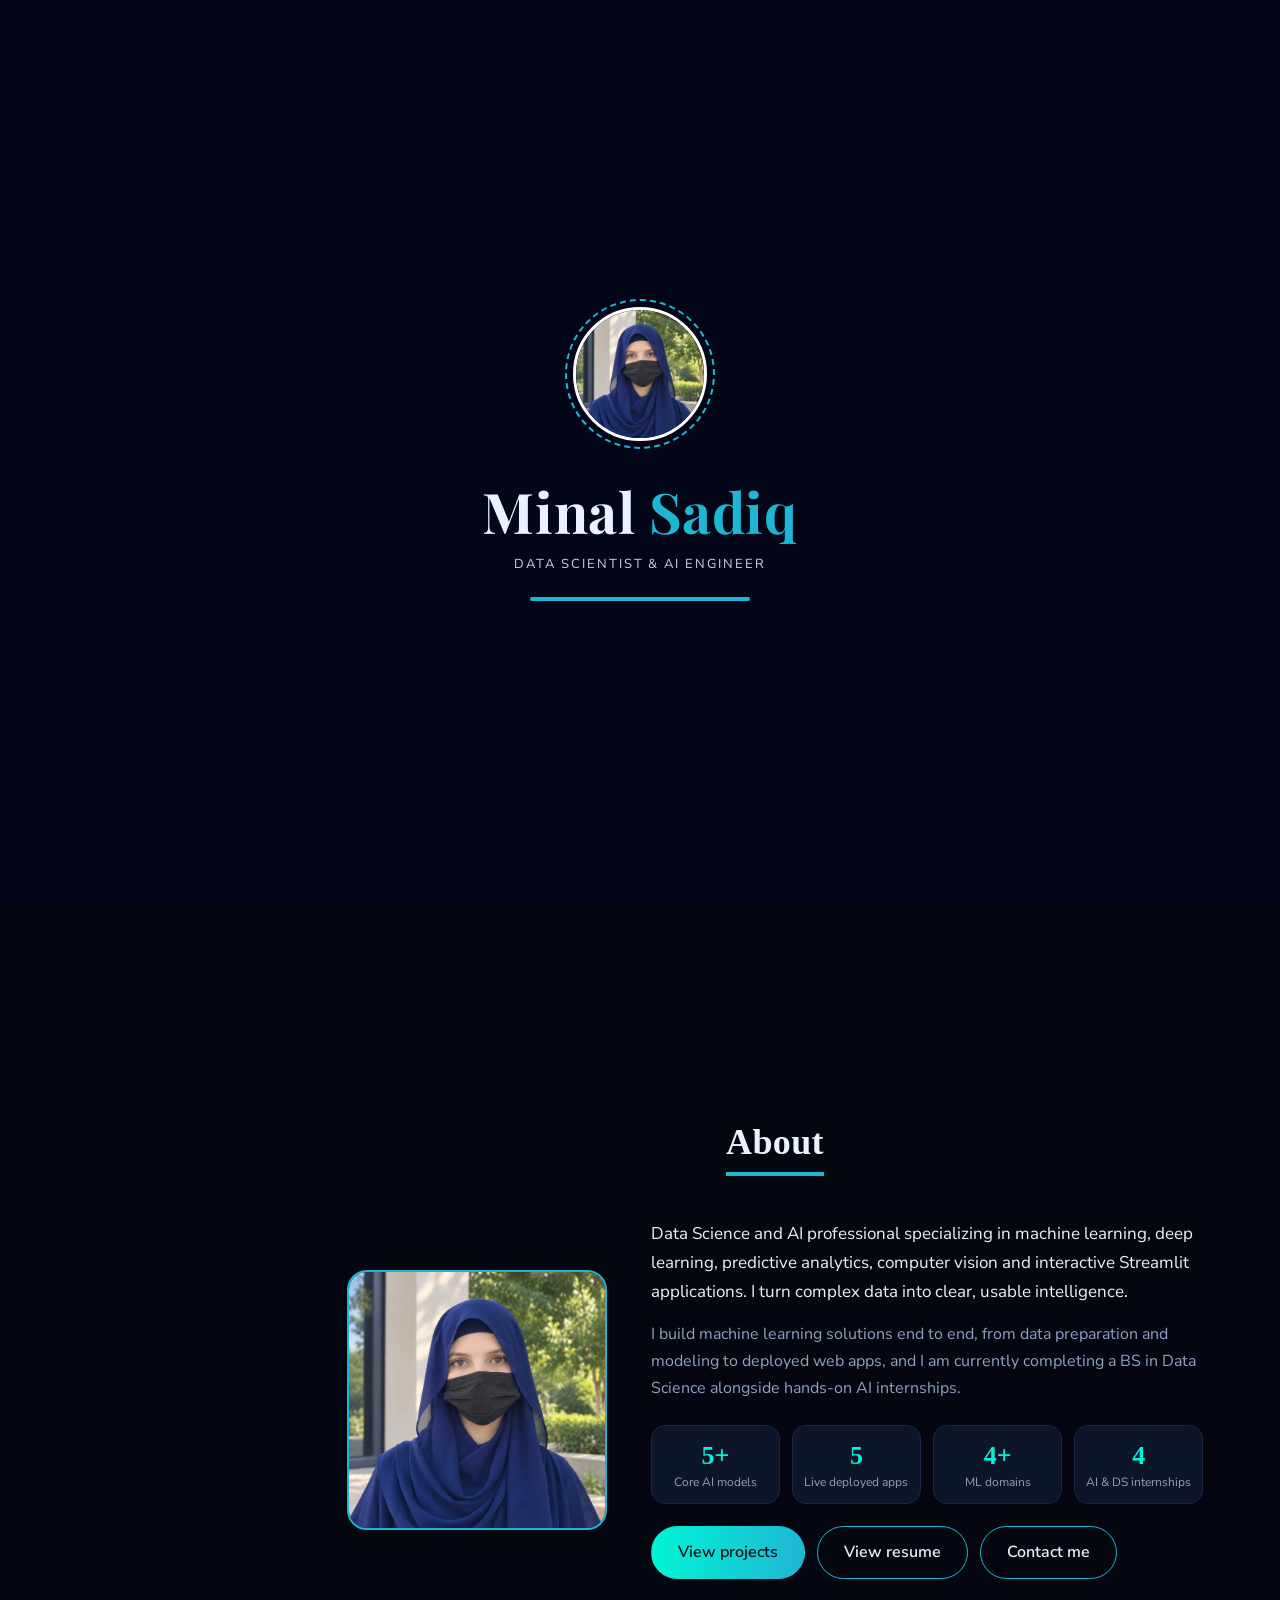
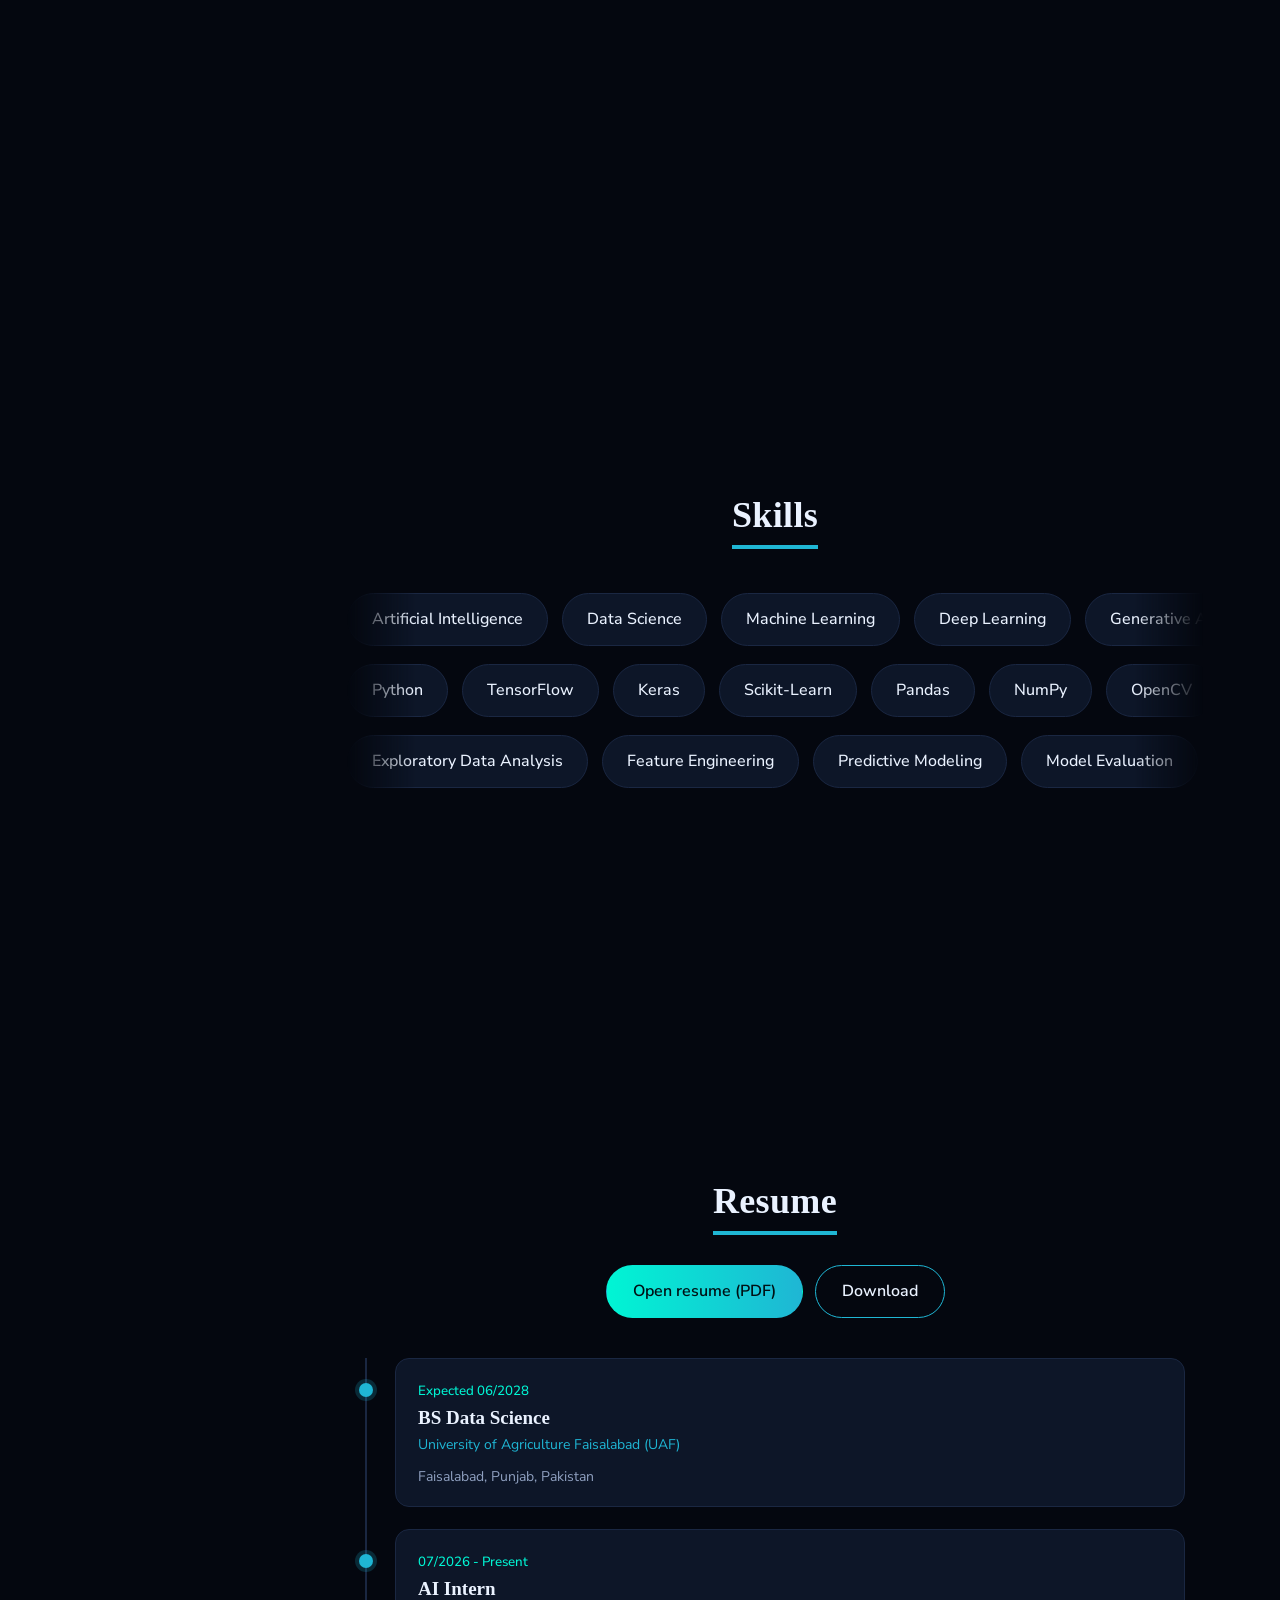
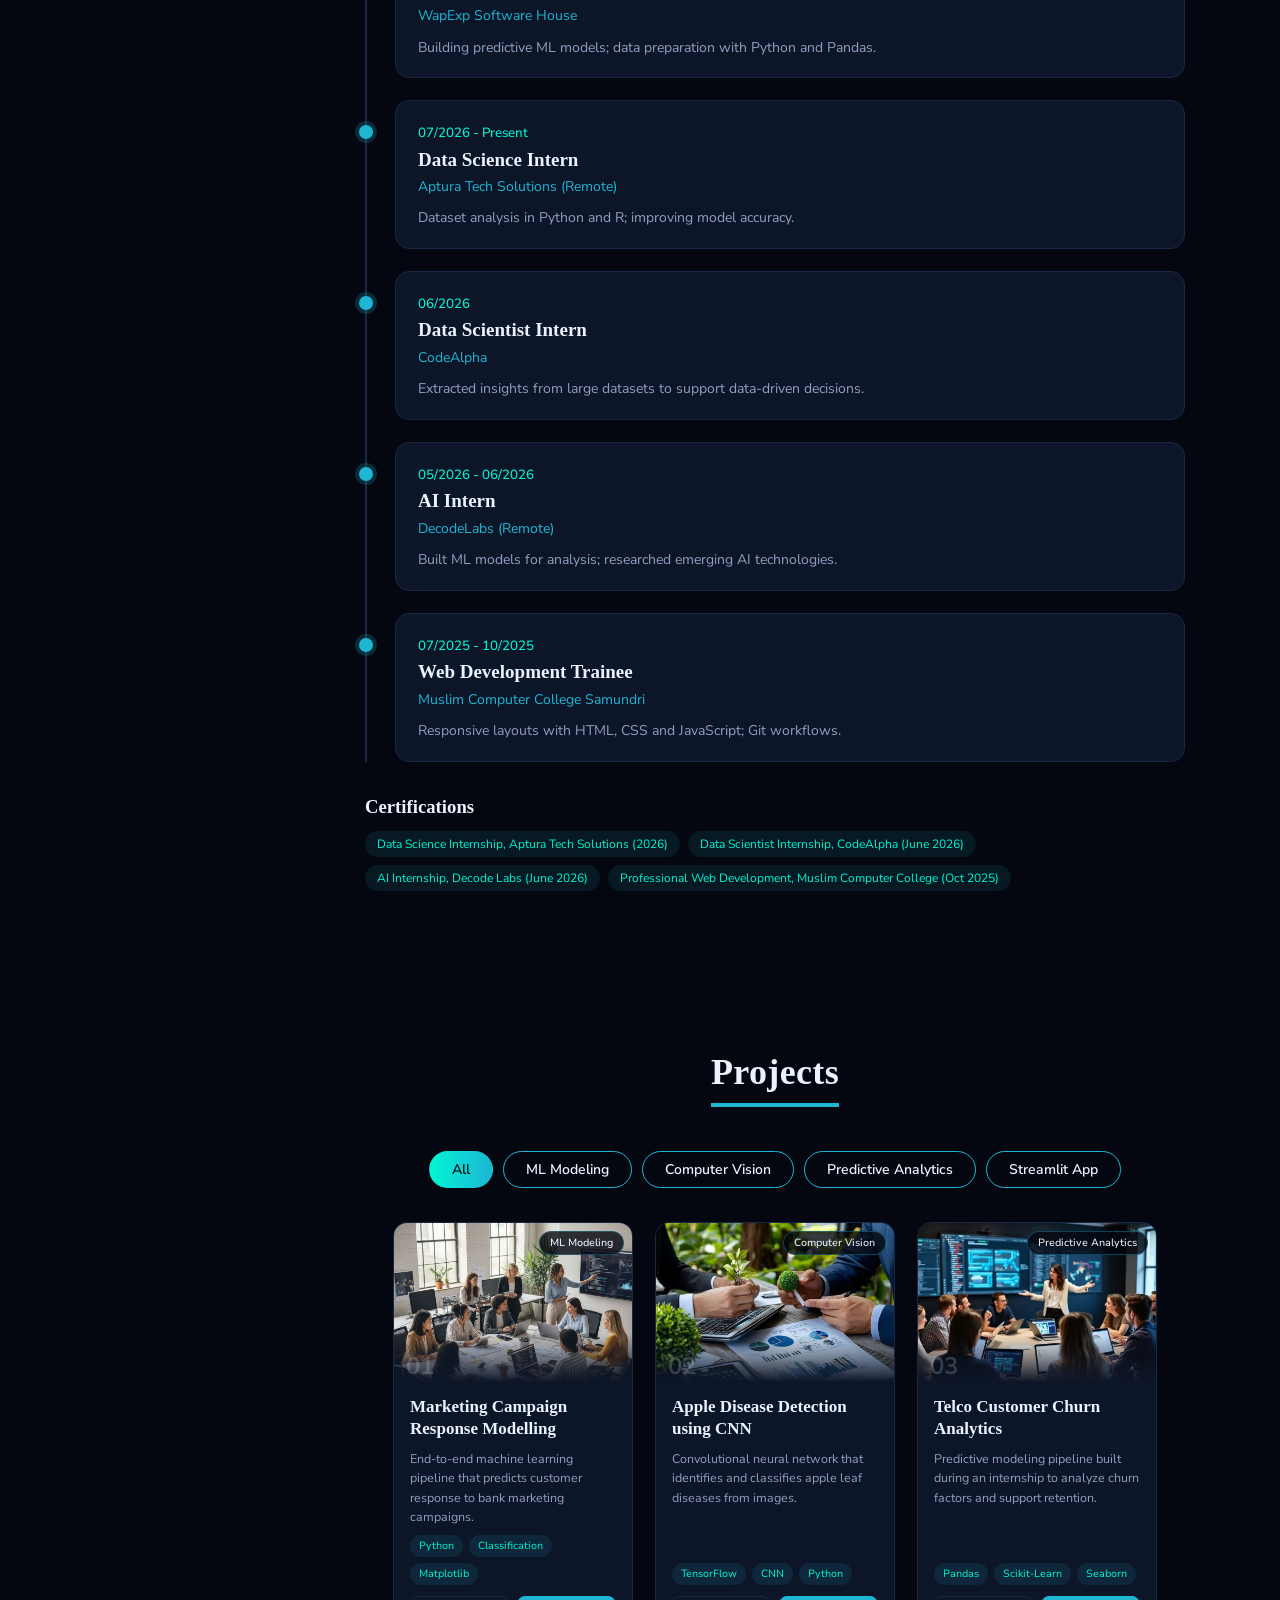
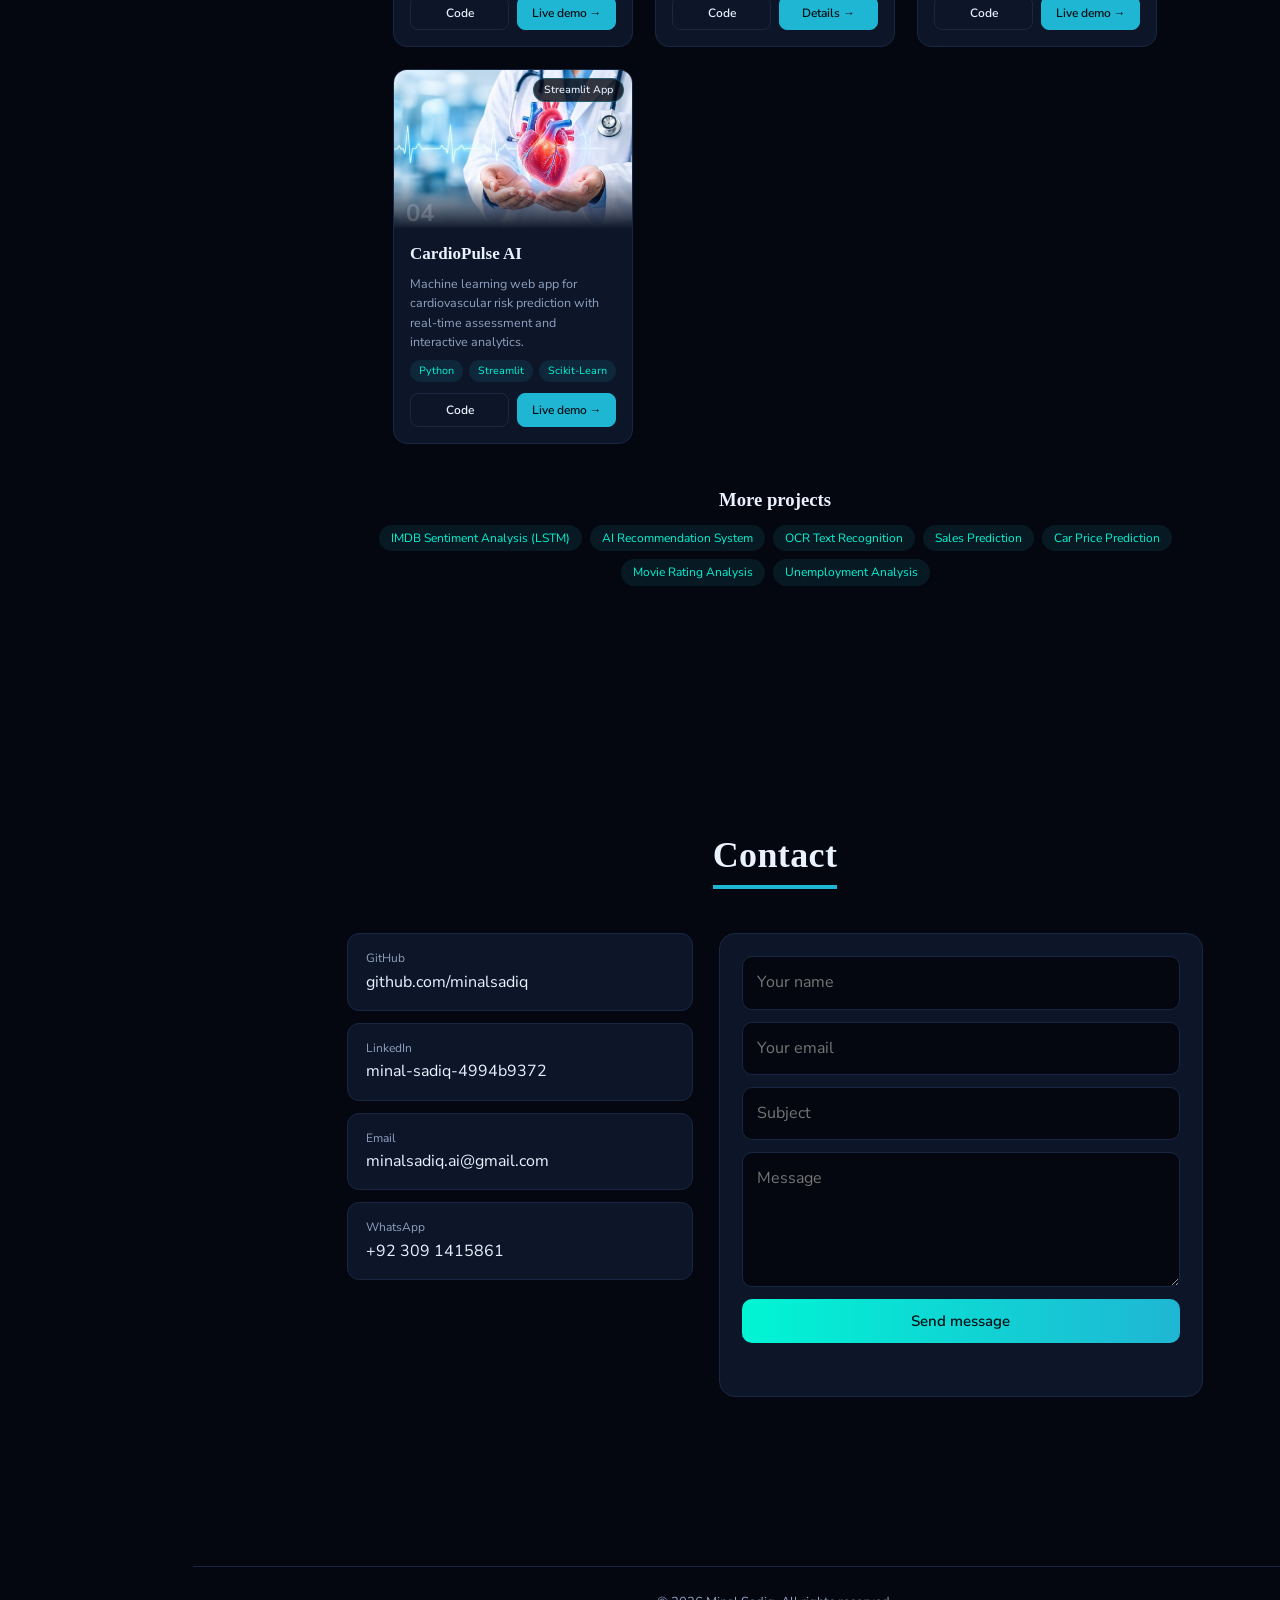
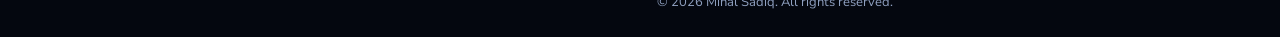
==== frontend/index.html @ 341294b9 "Correct spelling of 'Minal' to 'Minaal' in title" ====
<!DOCTYPE html>
<html lang="en">
<head>
  <meta charset="UTF-8">
  <meta name="viewport" content="width=device-width, initial-scale=1, viewport-fit=cover">
  <title>Minaal Sadiq | Data Scientist &amp; AI Engineer</title>
  <meta name="description" content="Portfolio of Minal Sadiq, Data Scientist and AI Engineer: machine learning, deep learning, computer vision and Streamlit apps.">
  <meta name="theme-color" content="#04070f">
  <meta property="og:title" content="Minal Sadiq | Data Scientist & AI Engineer">
  <meta property="og:description" content="Machine learning, deep learning and AI projects by Minal Sadiq.">

  <link rel="icon" href="favicon.ico" sizes="any">
  <link rel="icon" type="image/png" sizes="32x32" href="assets/icons/favicon-32.png">
  <link rel="icon" type="image/png" sizes="192x192" href="assets/icons/favicon-192.png">
  <link rel="apple-touch-icon" href="assets/icons/apple-touch-icon.png">

  <link rel="preconnect" href="https://fonts.googleapis.com">
  <link rel="preconnect" href="https://fonts.gstatic.com" crossorigin>
  <link href="https://fonts.googleapis.com/css2?family=Dancing+Script:wght@500;600&family=Nunito+Sans:wght@400;600;700&family=Playfair+Display:wght@600;700&display=swap" rel="stylesheet">
  <link rel="stylesheet" href="css/style.css">
  <script src="js/effects.js"></script>
</head>
<body>
  <canvas id="fx" aria-hidden="true"></canvas>
  <div id="bar"></div>

  <div id="intro" role="presentation">
    <div class="ring"><img src="assets/images/minal.jpg" alt=""></div>
    <h1><span data-k="first"></span> <span class="ac" data-k="last"></span></h1>
    <p data-k="role"></p>
    <div class="load"><i></i></div>
  </div>

  <div id="top"><span data-k="name"></span><button id="mb" aria-label="Open menu">☰</button></div>

  <aside id="sb">
    <img class="av" src="assets/images/minal.jpg" alt="Minal Sadiq">
    <h3 data-k="name"></h3>
    <small data-k="role"></small>
    <nav>
      <a href="#home">Home</a><a href="#about">About</a><a href="#skills">Skills</a>
      <a href="#resume">Resume</a><a href="#projects">Projects</a><a href="#contact">Contact</a>
    </nav>
    <div class="soc">
      <a data-l="github" target="_blank" rel="noopener">GitHub</a>
      <a data-l="linkedin" target="_blank" rel="noopener">LinkedIn</a>
      <a data-l="mail">Email</a>
    </div>
  </aside>

  <main>
    <section id="home" class="hero">
      <h1 class="name">Minal Sadiq</h1>
      <span class="name-line" aria-hidden="true"><i></i></span>
      <div class="type" id="ty" aria-live="off"></div>
      <a class="down" href="#about" aria-label="Scroll to About"><span></span></a>
    </section>

    <section id="about">
      <h2 class="title rv">About</h2>
      <div class="about">
        <div class="shot rv"><img src="assets/images/minal.jpg" alt="Portrait of Minal Sadiq"></div>
        <div class="rv">
          <p class="lead" data-k="intro"></p>
          <p class="muted" data-k="about"></p>
          <div class="stats" id="st"></div>
          <div class="btns">
            <a class="btn p" href="#projects">View projects</a>
            <a class="btn" data-l="resume" target="_blank" rel="noopener">View resume</a>
            <a class="btn" href="#contact">Contact me</a>
          </div>
        </div>
      </div>
    </section>

    <section id="skills">
      <h2 class="title rv">Skills</h2>
      <div class="mq"><div id="m0"></div></div>
      <div class="mq r"><div id="m1"></div></div>
      <div class="mq"><div id="m2"></div></div>
    </section>

    <section id="resume">
      <h2 class="title rv">Resume</h2>
      <div class="btns c rv">
        <a class="btn p" data-l="resume" target="_blank" rel="noopener">Open resume (PDF)</a>
        <a class="btn" data-l="resume" download="Minal_Sadiq_Resume.pdf">Download</a>
      </div>
      <div class="tl" id="tl"></div>
      <div class="certs rv" id="ce"></div>
    </section>

    <section id="projects">
      <h2 class="title rv">Projects</h2>
      <div class="fl" id="fl"></div>
      <div class="pg" id="pg"></div>
      <div class="more rv"><h3>More projects</h3><div class="tg" id="mo"></div></div>
    </section>

    <section id="contact">
      <h2 class="title rv">Contact</h2>
      <div class="ct">
        <div class="ci rv">
          <a data-l="github" target="_blank" rel="noopener"><small>GitHub</small>github.com/minalsadiq</a>
          <a data-l="linkedin" target="_blank" rel="noopener"><small>LinkedIn</small>minal-sadiq-4994b9372</a>
          <a data-l="mail"><small>Email</small><span data-k="email"></span></a>
          <a data-l="wa" target="_blank" rel="noopener"><small>WhatsApp</small><span data-k="phone"></span></a>
        </div>
        <form id="f" class="rv" novalidate>
          <input id="fn" name="name" placeholder="Your name" aria-label="Your name" maxlength="80" autocomplete="name" required>
          <input id="fe" name="email" type="email" placeholder="Your email" aria-label="Your email" maxlength="254" autocomplete="email" required>
          <input id="fs" name="subject" placeholder="Subject" aria-label="Subject" maxlength="150" required>
          <textarea id="fm" name="message" rows="4" placeholder="Message" aria-label="Message" maxlength="2000" required></textarea>
          <div class="hp" aria-hidden="true"><label>Leave this field empty<input id="fw" name="website" tabindex="-1" autocomplete="off"></label></div>
          <button id="fbtn" type="submit"><span>Send message</span></button>
          <p id="fstat" class="fstat" role="status" aria-live="polite"></p>
        </form>
      </div>
    </section>

    <footer>© 2026 Minal Sadiq. All rights reserved.</footer>
  </main>

  <button id="toTop" class="to-top" type="button" aria-label="Back to top">
    <svg viewBox="0 0 24 24" aria-hidden="true"><path d="M5 15l7-7 7 7"/></svg>
  </button>

  <script src="js/data.js"></script>
  <script src="js/main.js"></script>
  <script src="js/contact.js"></script>
</body>
</html>
---- frontend/css/style.css ----
/* Minal Sadiq portfolio: dark theme */
:root {
  --bg: #04070f; --bg2: #0a1220; --card: #0d1628; --line: #1a2742;
  --ink: #eaf2ff; --mute: #8fa0c0; --ac: #1fb6d4; --ac2: #00f5d4;
  /* fonts: the installed Windows fonts first, similar web fonts as fallback for other devices */
  --f-body: Candara, 'Nunito Sans', 'Segoe UI', sans-serif;
  --f-head: 'Times New Roman', Times, 'Liberation Serif', serif;
  --f-name: 'Playfair Display', 'Times New Roman', Times, serif;
  --f-cal: 'Lucida Calligraphy', 'Dancing Script', 'Times New Roman', serif;
}
* { box-sizing: border-box; }
html { scroll-behavior: smooth; background: var(--bg); }
body { margin: 0; background: var(--bg); color: var(--ink); font: 16px/1.7 var(--f-body); overflow-x: hidden; }
a { color: inherit; text-decoration: none; }
h1, h2, h3 { margin: 0; line-height: 1.2; }
:focus-visible { outline: 2px solid var(--ac2); outline-offset: 2px; }
.ac { color: var(--ac); }
.muted { color: var(--mute); }

/* scroll reveal (only active when JS is running) */
.js .rv { opacity: 0; translate: 0 28px; transition: opacity .7s ease, translate .7s ease; transition-delay: var(--d, 0s); }
.js .rv.in { opacity: 1; translate: 0 0; }

#fx { position: fixed; inset: 0; width: 100%; height: 100%; pointer-events: none; z-index: 100; }
#bar { position: fixed; top: 0; left: 0; height: 3px; width: 0; background: linear-gradient(90deg, var(--ac2), var(--ac)); z-index: 60; }

/* intro splash */
#intro { position: fixed; inset: 0; z-index: 90; background: #020617; display: flex; flex-direction: column; align-items: center; justify-content: center; transition: opacity .8s; cursor: pointer; }
#intro.out { opacity: 0; pointer-events: none; }
.ring { position: relative; width: 150px; height: 150px; }
.ring::before { content: ""; position: absolute; inset: 0; border: 2px dashed var(--ac); border-radius: 50%; animation: spin 6s linear infinite; }
.ring img { position: absolute; inset: 8px; width: calc(100% - 16px); height: calc(100% - 16px); border-radius: 50%; object-fit: cover; object-position: center 30%; border: 3px solid #fff; }
@keyframes spin { to { transform: rotate(360deg); } }
#intro h1 { margin-top: 28px; font-size: clamp(30px, 6vw, 44px); }
#intro p { color: #cbd5e1; letter-spacing: .15em; font-size: 13px; margin: 8px 0 22px; text-transform: uppercase; }
.load { width: 220px; height: 4px; background: #ffffff1a; border-radius: 9px; overflow: hidden; }
.load i { display: block; height: 100%; width: 0; background: var(--ac); animation: fill 3s linear forwards; }
@keyframes fill { to { width: 100%; } }

/* sidebar */
aside { position: fixed; left: 0; top: 0; bottom: 0; width: 270px; background: var(--bg2); border-right: 1px solid var(--line); padding: 34px 22px; display: flex; flex-direction: column; align-items: center; text-align: center; z-index: 20; }
aside .av { width: 116px; height: 116px; border-radius: 50%; object-fit: cover; object-position: center 30%; border: 3px solid var(--ac); box-shadow: 0 0 0 6px #1fb6d41a; }
aside h3 { margin-top: 14px; font-size: 18px; }
aside small { color: var(--mute); }
aside nav { margin: 26px 0; width: 100%; display: flex; flex-direction: column; gap: 6px; }
aside nav a { padding: 10px 16px; border-radius: 10px; color: var(--mute); font-weight: 500; text-align: left; transition: .2s; }
aside nav a:hover, aside nav a.on { background: #1fb6d41f; color: var(--ac2); }
.soc { margin-top: auto; display: flex; gap: 16px; font-size: 13px; color: var(--mute); }
.soc a:hover { color: var(--ac2); }
#top { display: none; }

main { margin-left: 270px; }
section { min-height: 100vh; padding: 80px 6vw; display: flex; flex-direction: column; justify-content: center; }
.title { align-self: center; font-size: clamp(28px, 4vw, 36px); font-weight: 700; border-bottom: 4px solid var(--ac); padding-bottom: 8px; margin-bottom: 44px; }

/* hero: university photo behind the name */
.hero { position: relative; align-items: center; text-align: center;
  /* light overlays: soft spot behind the text and a gentle fade at the bottom, so the photo stays clear */
  background:
    radial-gradient(ellipse 45% 22% at 50% 47%, rgba(4, 7, 15, .38), transparent 100%),
    linear-gradient(180deg, rgba(4, 7, 15, .08) 0%, rgba(4, 7, 15, .14) 60%, rgba(4, 7, 15, .38) 100%),
    url(../assets/images/hero-uaf.jpg) center 38% / cover no-repeat; }
.hero .name { font-size: clamp(42px, 8vw, 88px); font-weight: 700; letter-spacing: -.02em; background: linear-gradient(90deg, #fff, var(--ac2)); -webkit-background-clip: text; background-clip: text; color: transparent; filter: drop-shadow(0 3px 14px rgba(0, 0, 0, .6)); }
.type { font-size: clamp(18px, 3vw, 28px); color: var(--ac2); margin-top: 14px; min-height: 1.6em; text-shadow: 0 2px 10px rgba(0, 0, 0, .85); }
.type::after { content: "|"; animation: blink 1s steps(1) infinite; }
@keyframes blink { 50% { opacity: 0; } }
.down { position: absolute; bottom: 36px; left: 50%; width: 26px; height: 42px; margin-left: -13px; border: 2px solid #ffffff66; border-radius: 14px; }
.down span { position: absolute; left: 50%; top: 8px; width: 4px; height: 8px; margin-left: -2px; border-radius: 2px; background: var(--ac2); animation: scrollDot 1.6s ease-in-out infinite; }
@keyframes scrollDot { 0% { transform: translateY(0); opacity: 1; } 100% { transform: translateY(16px); opacity: 0; } }

/* about */
.about { display: grid; grid-template-columns: 260px 1fr; gap: 44px; align-items: center; max-width: 920px; margin: 0 auto; }
.about .shot img { width: 100%; aspect-ratio: 1; border-radius: 20px; object-fit: cover; object-position: center 30%; border: 2px solid var(--ac); display: block; }
.lead { font-size: 17px; margin: 0 0 14px; }
.about p { margin: 0 0 14px; }
.stats { display: grid; grid-template-columns: repeat(4, 1fr); gap: 12px; margin: 22px 0 6px; }
.stats div { background: var(--card); border: 1px solid var(--line); border-radius: 14px; padding: 12px 8px; text-align: center; font-size: 12px; color: var(--mute); line-height: 1.4; transition: .25s; }
.stats div:hover { border-color: var(--ac); transform: translateY(-3px); }
.stats b { display: block; font-size: 24px; color: var(--ac2); }
.btns { display: flex; gap: 12px; flex-wrap: wrap; margin-top: 22px; }
.btns.c { justify-content: center; margin: -14px 0 40px; }
.btn { padding: 12px 26px; border-radius: 99px; font-weight: 600; border: 1.5px solid var(--ac); transition: .2s; }
.btn.p { background: linear-gradient(90deg, var(--ac2), var(--ac)); color: #001014; border-color: transparent; }
.btn:hover { transform: translateY(-2px); }

/* skills marquee */
.mq { overflow: hidden; margin-bottom: 18px; mask-image: linear-gradient(90deg, transparent, #000 8%, #000 92%, transparent); }
.mq div { display: flex; gap: 14px; width: max-content; animation: slide 38s linear infinite; }
.mq.r div { animation-direction: reverse; }
.mq:hover div { animation-play-state: paused; }
@keyframes slide { to { transform: translateX(-50%); } }
.mq span { padding: 12px 24px; border-radius: 99px; background: var(--card); border: 1px solid var(--line); white-space: nowrap; font-weight: 500; }

/* resume timeline */
.tl { max-width: 820px; margin: 0 auto; width: 100%; border-left: 2px solid var(--line); padding-left: 28px; display: grid; gap: 22px; }
.tl article { position: relative; background: var(--card); border: 1px solid var(--line); border-radius: 14px; padding: 18px 22px; }
.tl article::before { content: ""; position: absolute; left: -37px; top: 24px; width: 14px; height: 14px; border-radius: 50%; background: var(--ac); box-shadow: 0 0 0 4px #1fb6d433; }
.tl small { color: var(--ac2); font-weight: 500; }
.tl h3 { font-size: 17px; margin: 2px 0; }
.tl em { font-style: normal; color: var(--ac); font-size: 14px; }
.tl p { margin: 6px 0 0; color: var(--mute); font-size: 14px; }
.certs { max-width: 820px; margin: 34px auto 0; width: 100%; }
.certs h3 { margin-bottom: 12px; }

/* projects */
.fl { display: flex; gap: 10px; flex-wrap: wrap; justify-content: center; margin-bottom: 34px; }
.fl button { font: 600 14px var(--f-body); padding: 8px 22px; border-radius: 99px; border: 1px solid var(--ac); background: none; color: var(--ink); cursor: pointer; transition: .2s; }
.fl button.on, .fl button:hover { background: linear-gradient(90deg, var(--ac2), var(--ac)); color: #001014; border-color: transparent; }
.pg { display: grid; grid-template-columns: repeat(auto-fill, minmax(210px, 240px)); justify-content: center; gap: 22px; }

.pc { --rx: 0deg; --ry: 0deg; position: relative; overflow: hidden; display: flex; flex-direction: column; background: var(--card); border: 1px solid var(--line); border-radius: 14px;
  transform: perspective(900px) rotateX(var(--rx)) rotateY(var(--ry)); transition: transform .18s ease-out, border-color .25s, box-shadow .25s; }
.js .pc.rv { transition: opacity .7s ease, translate .7s ease, transform .18s ease-out, border-color .25s, box-shadow .25s; transition-delay: var(--d, 0s), var(--d, 0s), 0s, 0s, 0s; }
.pc:hover { border-color: var(--ac); box-shadow: 0 18px 44px #1fb6d42b; }
.pc::after { content: ""; position: absolute; inset: 0; pointer-events: none; opacity: 0; transition: opacity .3s; background: radial-gradient(280px circle at var(--mx, 50%) var(--my, 0%), #ffffff14, transparent 60%); }
.pc:hover::after { opacity: 1; }
.pt { position: relative; aspect-ratio: 3 / 2; overflow: hidden; background: var(--bg2); }
.pt img { width: 100%; height: 100%; object-fit: cover; display: block; transition: transform .6s ease; }
.pc:hover .pt img { transform: scale(1.07); }
.pt::after { content: ""; position: absolute; inset: auto 0 0 0; height: 30%; background: linear-gradient(transparent, #0d1628); }
.pt b { position: absolute; right: 8px; top: 8px; z-index: 1; background: #04070fcc; padding: 2px 10px; border-radius: 99px; font-size: 10.5px; font-weight: 500; border: 1px solid #1fb6d455; }
.pt .no { position: absolute; left: 12px; bottom: 4px; z-index: 1; font-size: 24px; font-weight: 700; color: #ffffff2e; line-height: 1; }
.pc .in { padding: 14px 16px 16px; display: flex; flex-direction: column; gap: 9px; flex: 1; }
.pc h3 { font-size: 15px; line-height: 1.3; background: linear-gradient(var(--ac2), var(--ac2)) 0 100% / 0 2px no-repeat; transition: background-size .4s; align-self: flex-start; }
.pc:hover h3 { background-size: 100% 2px; }
.pc p { margin: 0; color: var(--mute); font-size: 12.5px; line-height: 1.55; flex: 1; }
.tg { display: flex; flex-wrap: wrap; gap: 8px; }
.tg span { padding: 3px 12px; border-radius: 99px; background: #1fb6d41a; color: var(--ac2); font-size: 12px; }
.pc .tg { gap: 6px; }
.pc .tg span { padding: 2px 9px; font-size: 10.5px; }
.lk { display: flex; gap: 8px; margin-top: 2px; }
.lk a { flex: 1; text-align: center; padding: 6px 4px; border-radius: 8px; border: 1px solid var(--line); font-size: 12px; white-space: nowrap; font-weight: 600; transition: .2s; }
.lk a:hover { border-color: var(--ac); }
.lk a:last-child { background: var(--ac); color: #001014; border-color: var(--ac); }
.lk i { display: inline-block; font-style: normal; transition: transform .2s; }
.lk a:hover i { transform: translateX(4px); }
.more { max-width: 900px; margin: 44px auto 0; text-align: center; width: 100%; }
.more h3 { margin-bottom: 14px; }
.more .tg { justify-content: center; }

/* contact */
.ct { display: grid; grid-template-columns: 1fr 1.4fr; gap: 26px; max-width: 960px; margin: 0 auto; width: 100%; }
.ci { display: grid; gap: 12px; align-content: start; }
.ci a { background: var(--card); border: 1px solid var(--line); border-radius: 12px; padding: 14px 18px; transition: .2s; }
.ci a:hover { border-color: var(--ac); transform: translateX(4px); }
.ci small { display: block; color: var(--mute); font-size: 12px; }
form { background: var(--card); border: 1px solid var(--line); border-radius: 16px; padding: 22px; display: grid; gap: 12px; }
input, textarea { width: 100%; font: inherit; padding: 12px 14px; border-radius: 10px; border: 1px solid var(--line); background: var(--bg); color: var(--ink); }
input:focus, textarea:focus { outline: none; border-color: var(--ac); }
.hp { position: absolute; left: -9999px; width: 1px; height: 1px; overflow: hidden; }
form button { font: 600 15px var(--f-body); padding: 12px; border: 0; border-radius: 10px; background: linear-gradient(90deg, var(--ac2), var(--ac)); color: #001014; cursor: pointer; display: flex; align-items: center; justify-content: center; gap: 10px; }
form button:disabled { opacity: .7; cursor: progress; }
form button.loading::before { content: ""; width: 16px; height: 16px; border: 2px solid #00101455; border-top-color: #001014; border-radius: 50%; animation: spin .7s linear infinite; }
.fstat { margin: 0; min-height: 1.4em; font-size: 14px; color: var(--mute); }
.fstat.ok { color: #3ddc84; }
.fstat.err { color: #ff7a7a; }
footer { border-top: 1px solid var(--line); padding: 24px; text-align: center; color: var(--mute); font-size: 13px; margin: 0 -6vw -80px; }

/* back-to-top button (appears after scrolling down) */
.to-top { position: fixed; right: 20px; bottom: calc(20px + env(safe-area-inset-bottom, 0px)); width: 48px; height: 48px; border: 0; border-radius: 50%; cursor: pointer; z-index: 25;
  display: flex; align-items: center; justify-content: center; color: #001014; background: linear-gradient(135deg, var(--ac2), var(--ac)); box-shadow: 0 8px 22px #0007;
  opacity: 0; transform: translateY(14px); pointer-events: none; transition: opacity .3s, transform .3s; }
.to-top.show { opacity: 1; transform: none; pointer-events: auto; }
.to-top.show:hover { transform: translateY(-3px); }
.to-top svg { width: 22px; height: 22px; fill: none; stroke: currentColor; stroke-width: 2.6; stroke-linecap: round; stroke-linejoin: round; }

@media (max-width: 860px) {
  aside { transform: translateX(-100%); transition: transform .3s; }
  aside.open { transform: none; }
  main { margin-left: 0; }
  #top { display: flex; position: fixed; top: 0; left: 0; right: 0; height: calc(56px + env(safe-area-inset-top, 0px)); padding: env(safe-area-inset-top, 0px) 18px 0; z-index: 30; background: var(--bg2); border-bottom: 1px solid var(--line); align-items: center; justify-content: space-between; font-weight: 600; }
  #top button { background: none; border: 1px solid var(--line); color: var(--ink); width: 38px; height: 38px; border-radius: 10px; font-size: 18px; }
  section { padding: 90px 22px 60px; }
  footer { margin: 0 -22px -60px; }
  .about, .ct { grid-template-columns: 1fr; }
  .about .shot img { max-width: 220px; margin: 0 auto; }
  .stats { grid-template-columns: repeat(2, 1fr); }
}
@media (prefers-reduced-motion: reduce) {
  *, *::before, *::after { animation: none !important; transition: none !important; }
  .js .rv { opacity: 1; translate: none; }
}

/* typography: calligraphic only for the name and role, serif for headings, humanist sans for body text */
.hero .name { font-family: var(--f-name); font-weight: 700; letter-spacing: .01em; font-size: clamp(44px, 8vw, 96px); line-height: 1.15; padding: .05em .1em; }
.type { font-family: var(--f-cal); font-size: clamp(16px, 2.4vw, 24px); }
#intro h1, aside h3, #top span { font-family: var(--f-name); font-weight: 700; letter-spacing: .01em; }
#intro h1 { font-size: clamp(34px, 7vw, 56px); }
aside h3 { font-size: 22px; line-height: 1.2; }
#top span { font-size: 20px; }
.title, .tl h3, .pc h3, .more h3, .certs h3, .stats b { font-family: var(--f-head); }
.title { font-weight: 700; letter-spacing: .01em; }
.tl h3 { font-size: 19px; }
.pc h3 { font-size: 17px; }
.stats b { font-size: 26px; }

/* thin line under the name on the home page: draws itself in after the intro screen */
.name-line { display: flex; align-items: center; justify-content: center; gap: 12px; width: 0; max-width: 100%; overflow: hidden; margin-top: 2px; filter: drop-shadow(0 2px 6px rgba(0, 0, 0, .6)); animation: lineGrow 1.1s ease 3.3s forwards; }
.name-line::before, .name-line::after { content: ""; flex: 1; height: 1px; background: linear-gradient(90deg, transparent, var(--ac2)); }
.name-line::after { background: linear-gradient(270deg, transparent, var(--ac2)); }
.name-line i { flex: none; width: 8px; height: 8px; background: var(--ac2); transform: rotate(45deg); box-shadow: 0 0 12px var(--ac2); }
@keyframes lineGrow { to { width: min(340px, 70vw); } }
@media (prefers-reduced-motion: reduce) { .name-line { width: min(340px, 70vw); } }
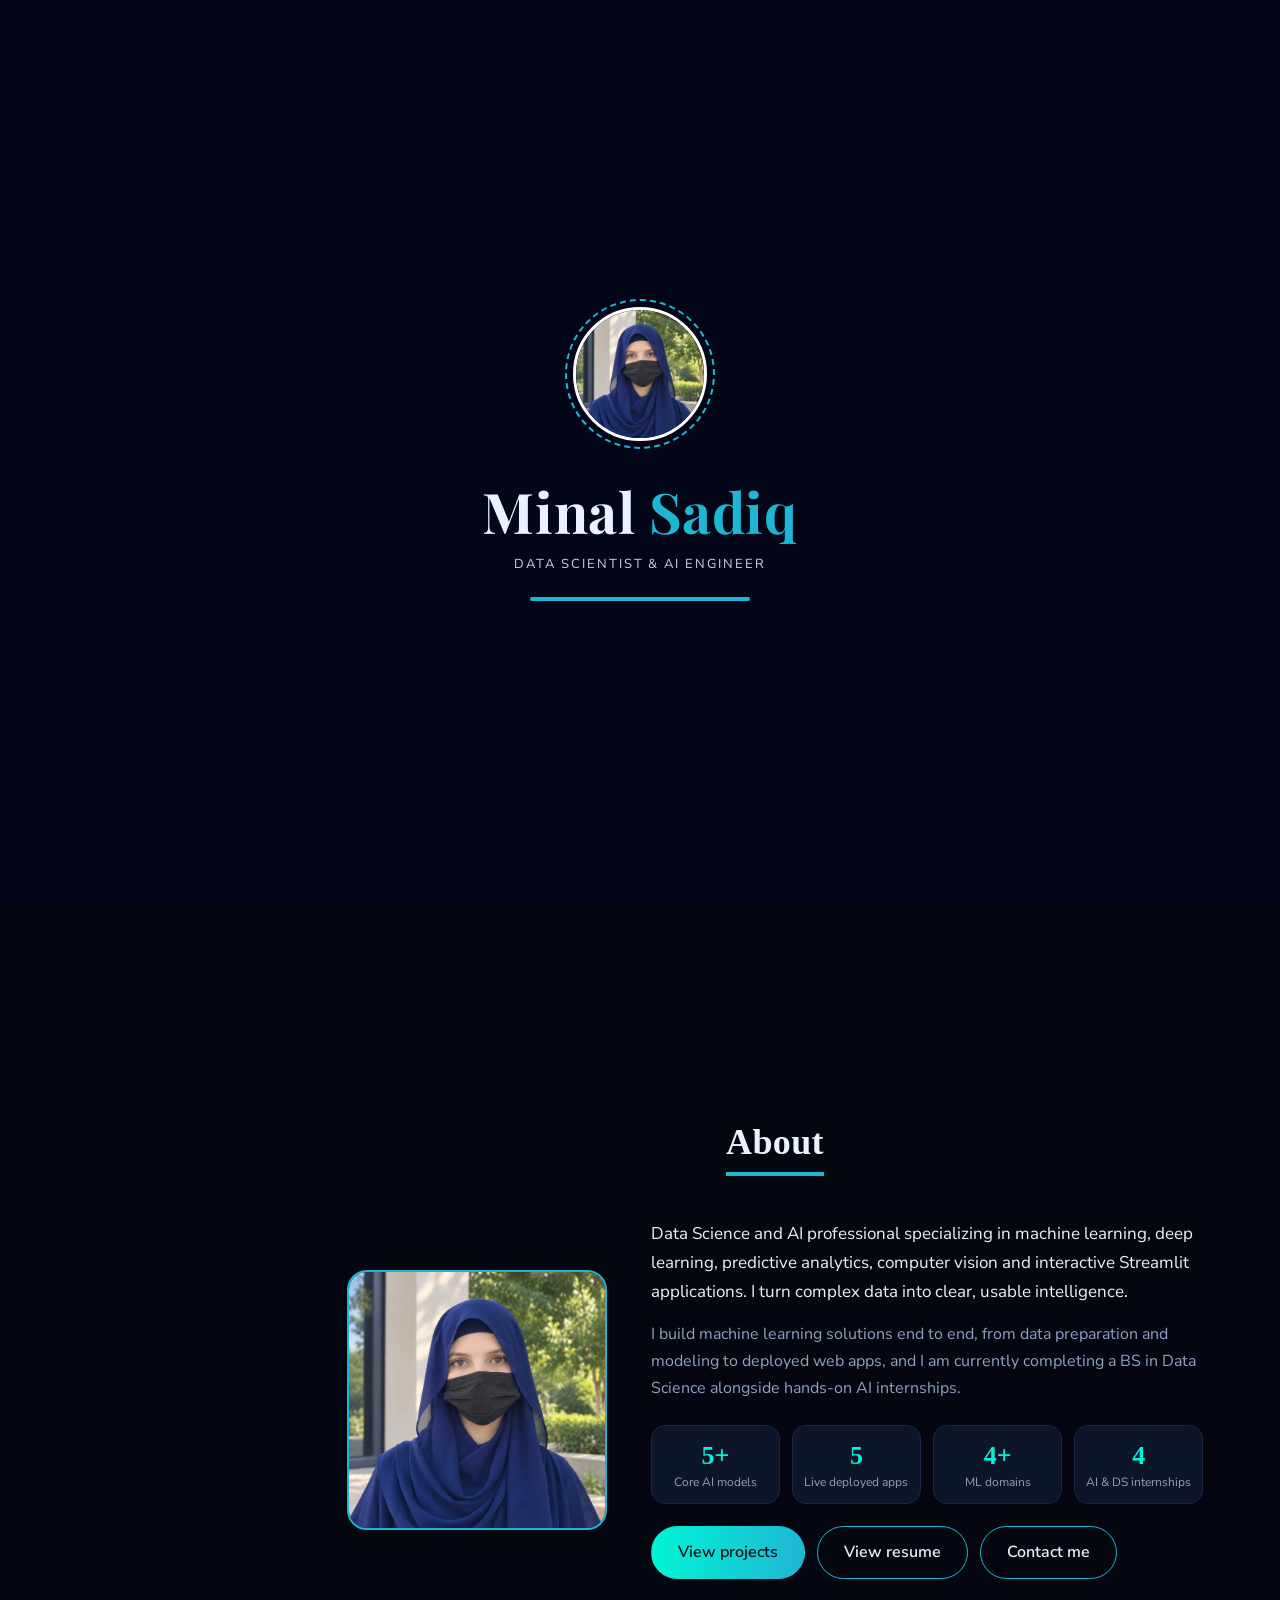
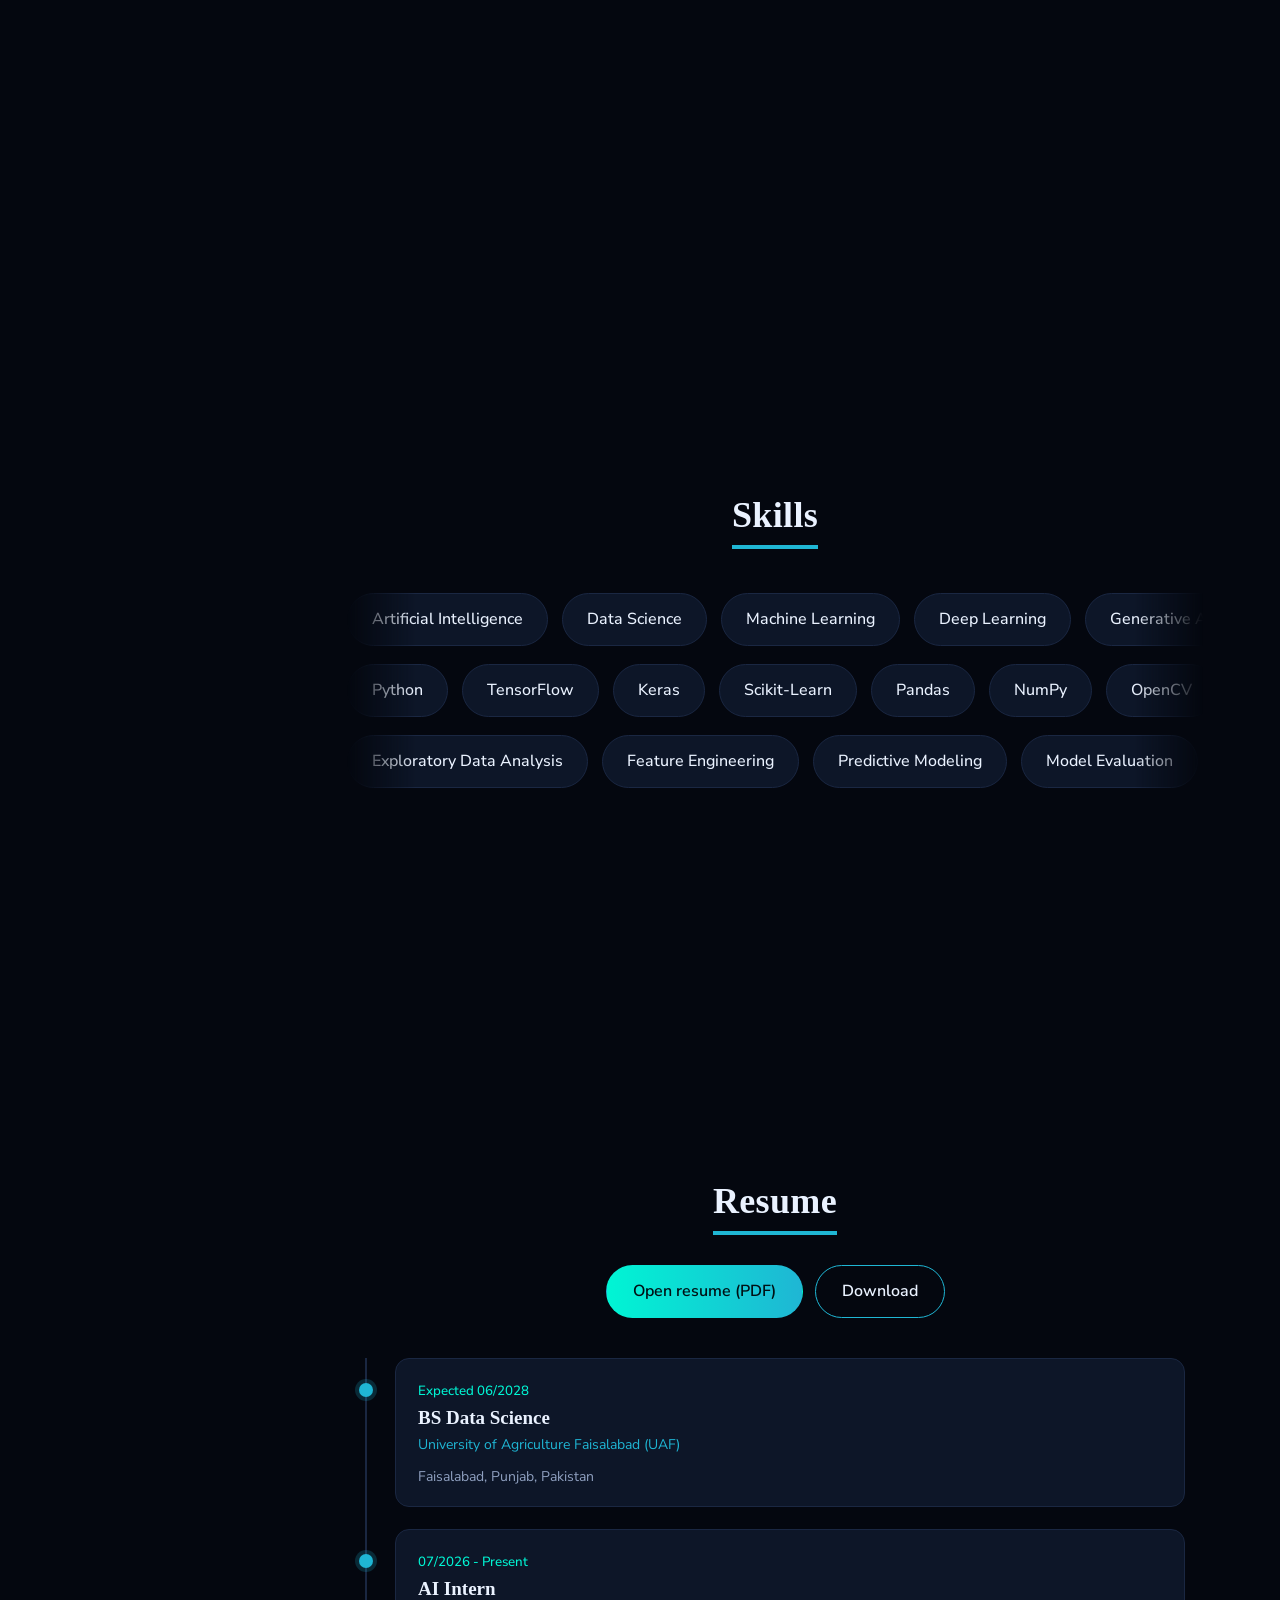
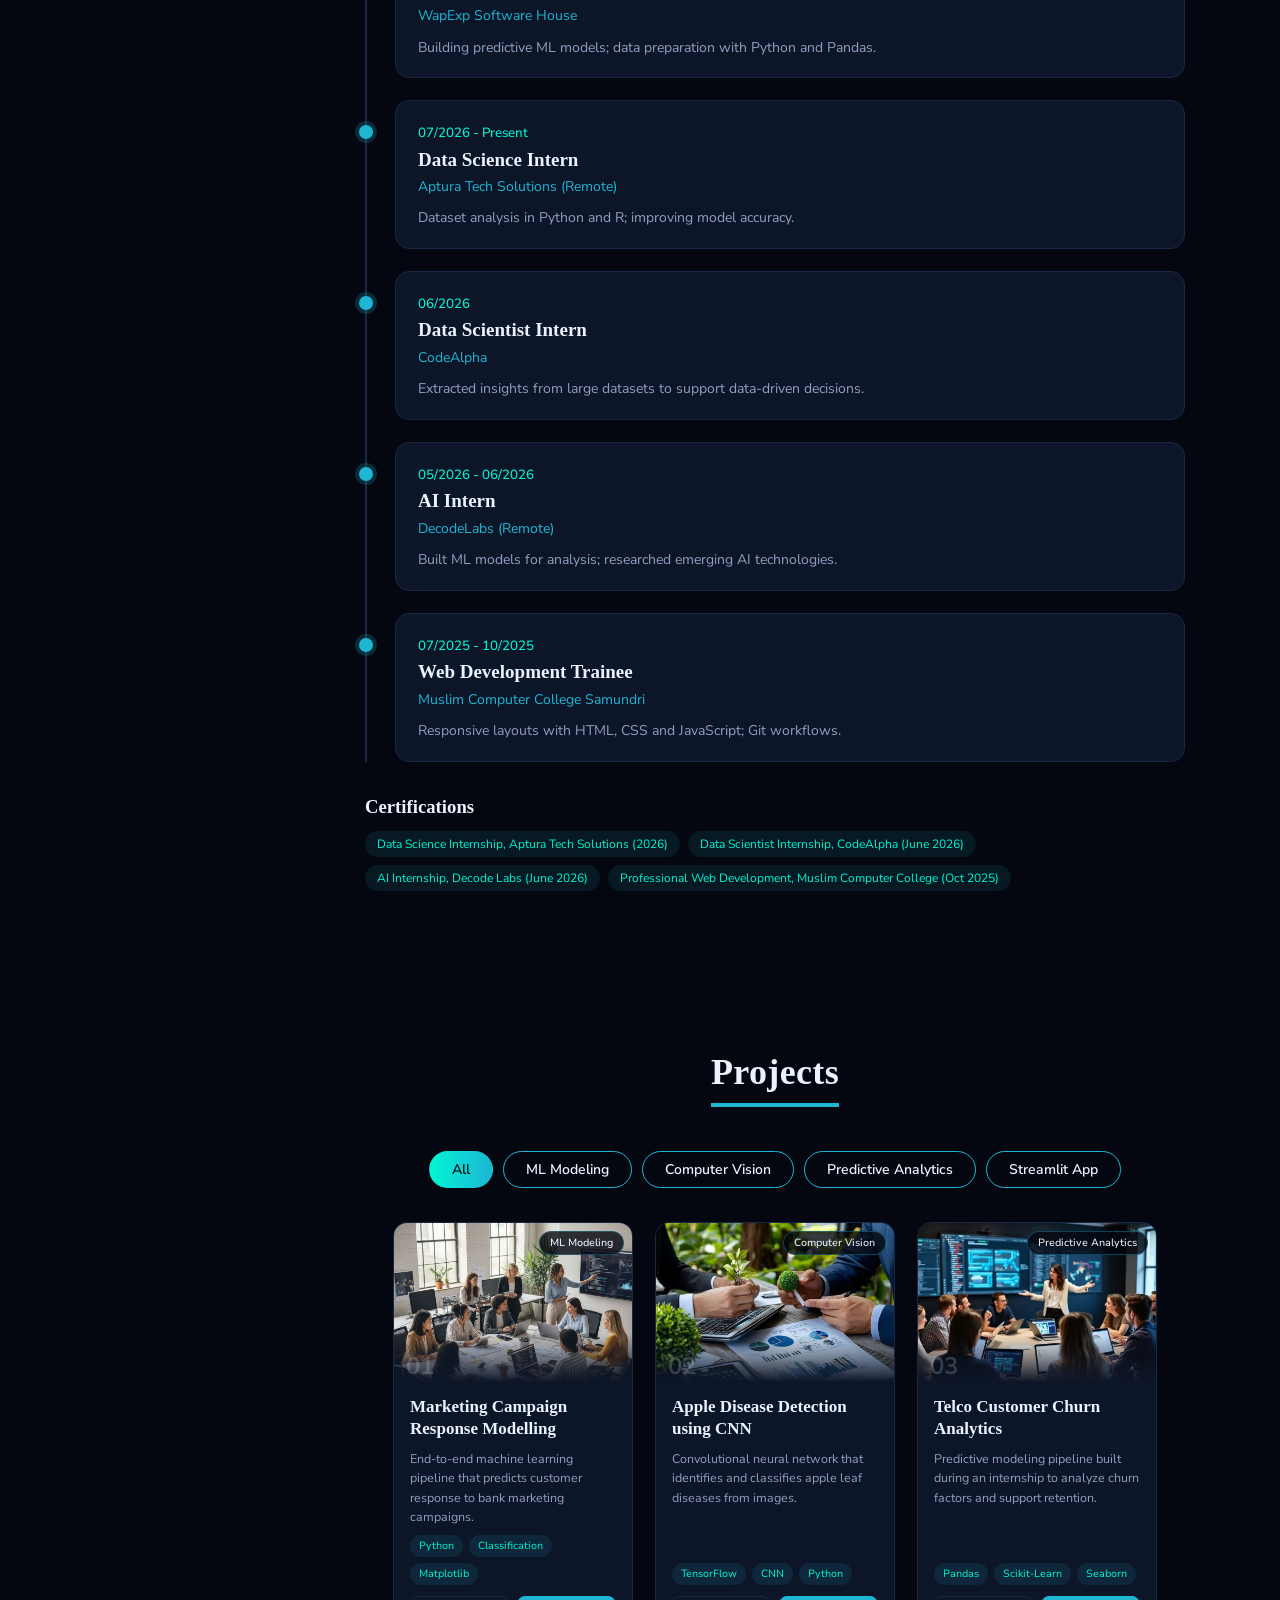
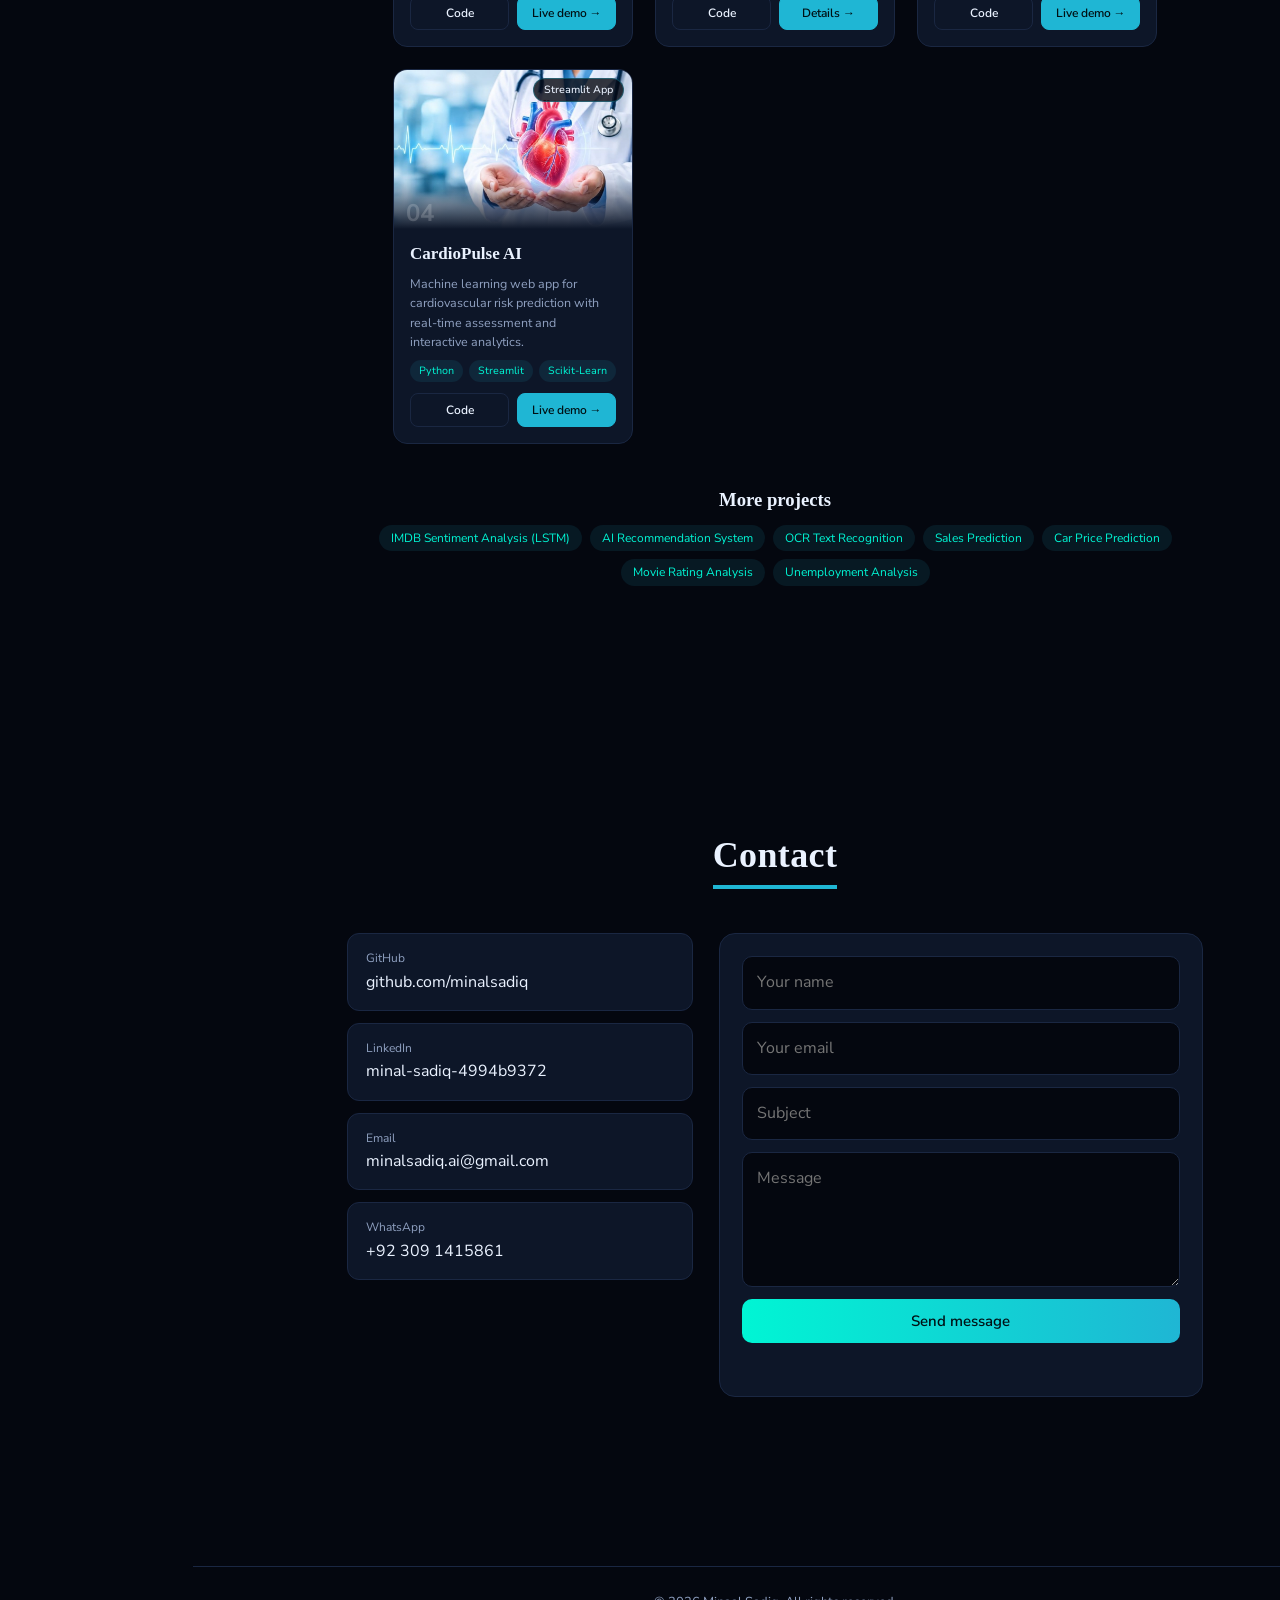
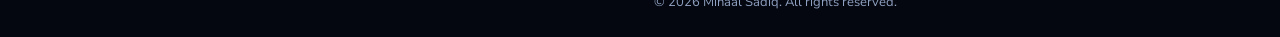
==== commit fcab0b1d: "Update index.html" ====
--- a/frontend/index.html
+++ b/frontend/index.html
@@ -4,9 +4,9 @@
   <meta charset="UTF-8">
   <meta name="viewport" content="width=device-width, initial-scale=1, viewport-fit=cover">
   <title>Minaal Sadiq | Data Scientist &amp; AI Engineer</title>
-  <meta name="description" content="Portfolio of Minal Sadiq, Data Scientist and AI Engineer: machine learning, deep learning, computer vision and Streamlit apps.">
+  <meta name="description" content="Portfolio of Minaal Sadiq, Data Scientist and AI Engineer: machine learning, deep learning, computer vision and Streamlit apps.">
   <meta name="theme-color" content="#04070f">
-  <meta property="og:title" content="Minal Sadiq | Data Scientist & AI Engineer">
+  <meta property="og:title" content="Minaal Sadiq | Data Scientist & AI Engineer">
   <meta property="og:description" content="Machine learning, deep learning and AI projects by Minal Sadiq.">
 
   <link rel="icon" href="favicon.ico" sizes="any">
@@ -50,7 +50,7 @@
 
   <main>
     <section id="home" class="hero">
-      <h1 class="name">Minal Sadiq</h1>
+      <h1 class="name">Minaal Sadiq</h1>
       <span class="name-line" aria-hidden="true"><i></i></span>
       <div class="type" id="ty" aria-live="off"></div>
       <a class="down" href="#about" aria-label="Scroll to About"><span></span></a>
@@ -59,7 +59,7 @@
     <section id="about">
       <h2 class="title rv">About</h2>
       <div class="about">
-        <div class="shot rv"><img src="assets/images/minal.jpg" alt="Portrait of Minal Sadiq"></div>
+        <div class="shot rv"><img src="assets/images/minal.jpg" alt="Portrait of Minaal Sadiq"></div>
         <div class="rv">
           <p class="lead" data-k="intro"></p>
           <p class="muted" data-k="about"></p>
@@ -84,7 +84,7 @@
       <h2 class="title rv">Resume</h2>
       <div class="btns c rv">
         <a class="btn p" data-l="resume" target="_blank" rel="noopener">Open resume (PDF)</a>
-        <a class="btn" data-l="resume" download="Minal_Sadiq_Resume.pdf">Download</a>
+        <a class="btn" data-l="resume" download="Minaal_Sadiq_Resume.pdf">Download</a>
       </div>
       <div class="tl" id="tl"></div>
       <div class="certs rv" id="ce"></div>
@@ -118,7 +118,7 @@
       </div>
     </section>
 
-    <footer>© 2026 Minal Sadiq. All rights reserved.</footer>
+    <footer>© 2026 Minaal Sadiq. All rights reserved.</footer>
   </main>
 
   <button id="toTop" class="to-top" type="button" aria-label="Back to top">
